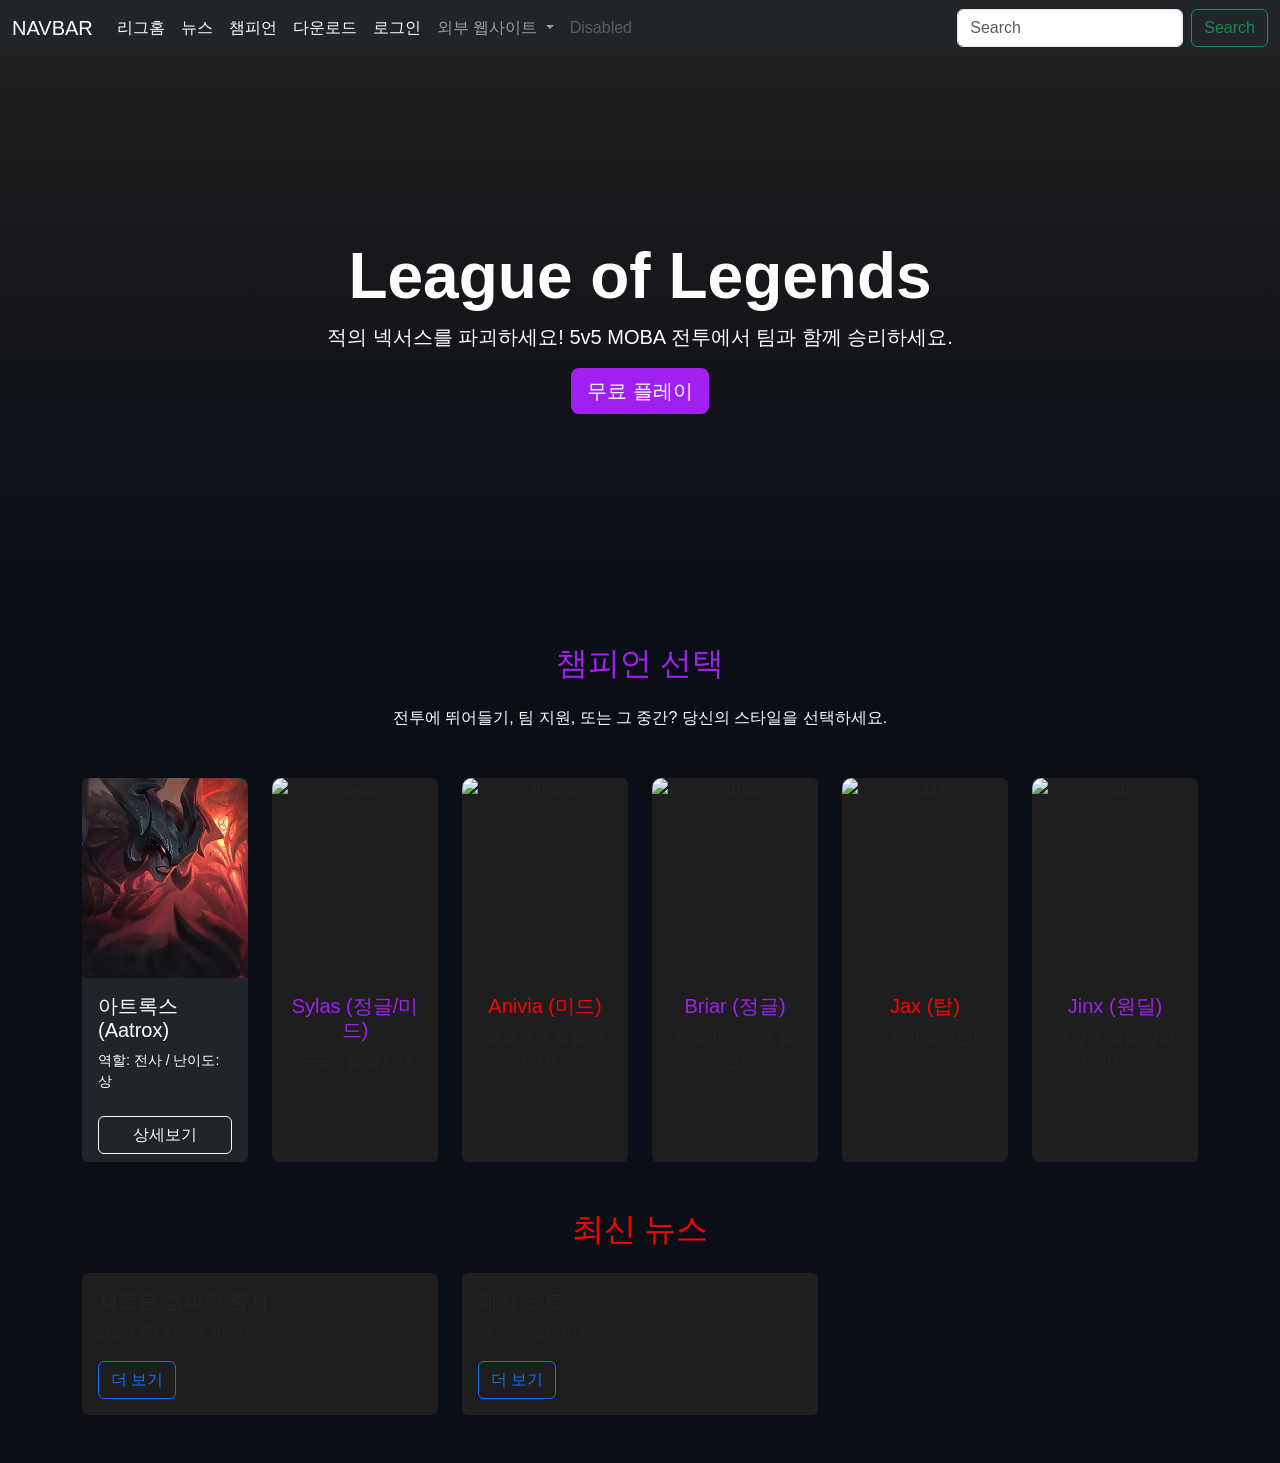
==== src/main/resources/META-INF/resources/index.html @ 7d4c478b "4주차 수업 완료" ====
<!DOCTYPE html>
<html lang="ko">

<head>
    <meta charset="UTF-8">
    <meta name="viewport" content="width=device-width, initial-scale=1.0">
    <title>League of Legends - 메인 페이지</title>
    <!-- Bootstrap 5 CDN -->
    <link href="https://cdn.jsdelivr.net/npm/bootstrap@5.3.0/dist/css/bootstrap.min.css" rel="stylesheet">
    <script src="https://cdn.jsdelivr.net/npm/bootstrap@5.3.0/dist/js/bootstrap.bundle.min.js"></script>
    <!-- 커스텀 스타일 (LOL 테마 + 챔피언 호버 효과) -->
    <style>
        body {
            background-color: #0a0e17;
            color: #fff;
            font-family: 'Arial', sans-serif;
        }

        .navbar {
            background-color: #000;
        }

        .hero {
            background: linear-gradient(to bottom, #1e1e1e, #0a0e17);
            min-height: 60vh;
        }

        .accent-purple {
            color: #a020f0;
        }

        .accent-red {
            color: #ff0000;
        }

        .card {
            background-color: #1e1e1e;
            border: none;
            transition: transform 0.3s, box-shadow 0.3s;
        }

        .card:hover {
            transform: scale(1.05);
            box-shadow: 0 10px 20px rgba(160, 32, 240, 0.5);
        }

        .card-img-top {
            height: 200px;
            object-fit: cover;
            border-radius: 10px 10px 0 0;
        }

        .btn-primary {
            background-color: #a020f0;
            border: none;
        }

        .btn-primary:hover {
            background-color: #800080;
        }
    </style>
</head>

<body>

    <!-- 헤더 (Navbar) -->
    <!-- <nav class="navbar navbar-expand-lg navbar-dark">
        <div class="container-fluid">
            <a class="navbar-brand" href="#">리그 오브 레전드</a>
            <button class="navbar-toggler" type="button" data-bs-toggle="collapse" data-bs-target="#navbarNav"
                aria-controls="navbarNav" aria-expanded="false" aria-label="Toggle navigation">
                <span class="navbar-toggler-icon"></span>
            </button>
            <div class="collapse navbar-collapse" id="navbarNav">
                <ul class="navbar-nav ms-auto">
                    <li class="nav-item"><a class="nav-link" href="#">뉴스</a></li>
                    <li class="nav-item"><a class="nav-link" href="#">챔피언</a></li>
                    <li class="nav-item"><a class="nav-link" href="#">다운로드</a></li>
                    <li class="nav-item"><a class="nav-link" href="#">로그인</a></li>
                    <li class="nav-item"><a class="nav-link" href="https://www.leagueoflegends.com/ko-kr/"
                            target="_blank">외부 사이트</a>
                    </li>
                </ul>
            </div>
        </div>
    </nav> -->

    <nav class="navbar navbar-expand-lg navbar-dark bg-dark">
        <div class="container-fluid">
            <a class="navbar-brand" href="#">NAVBAR</a>
            <button class="navbar-toggler" type="button" data-bs-toggle="collapse"
                data-bs-target="#navbarSupportedContent" aria-controls="navbarSupportedContent" aria-expanded="false"
                aria-label="Toggle navigation">
                <span class="navbar-toggler-icon"></span>
            </button>
            <div class="collapse navbar-collapse" id="navbarSupportedContent">
                <ul class="navbar-nav me-auto mb-2 mb-lg-0">
                    <li class="nav-item">
                        <a class="nav-link active" aria-current="page" href="#">리그홈</a>
                    </li>
                    <li class="nav-item">
                        <a class="nav-link active" aria-current="page" href="#">뉴스</a>
                    </li>
                    <li class="nav-item">
                        <a class="nav-link active" aria-current="page" href="#">챔피언</a>
                    </li>
                    <li class="nav-item">
                        <a class="nav-link active" aria-current="page" href="#">다운로드</a>
                    </li>
                    <li class="nav-item">
                        <a class="nav-link active" aria-current="page" href="#">로그인</a>
                    </li>
                    <li class="nav-item dropdown">
                        <a class="nav-link dropdown-toggle" href="#" id="navbarDropdown" role="button"
                            data-bs-toggle="dropdown" aria-expanded="false">
                            외부 웹사이트
                        </a>
                        <ul class="dropdown-menu" aria-labelledby="navbarDropdown">
                            <li><a class="dropdown-item" href="https://www.leagueoflegends.com/ko-kr/">롤 공식 홈</a></li>
                            <li><a class="dropdown-item" href="https://op.gg/ko">롤 전적</a></li>
                            <li>
                                <hr class="dropdown-divider">
                            </li>
                            <li><a class="dropdown-item" href="#">관련 유튜브</a></li>
                        </ul>
                    </li>
                    <li class="nav-item">
                        <a class="nav-link disabled" href="#" tabindex="-1" aria-disabled="true">Disabled</a>
                    </li>
                </ul>
                <form class="d-flex">
                    <input class="form-control me-2" type="search" placeholder="Search" aria-label="Search">
                    <button class="btn btn-outline-success" type="submit">Search</button>
                </form>
            </div>
        </div>
    </nav>




    <!-- 히어로 배너 (Hero Banner) -->
    <section class="hero d-flex align-items-center justify-content-center text-center py-5">
        <div class="container">
            <h1 class="display-3 fw-bold">League of Legends</h1>
            <p class="lead">적의 넥서스를 파괴하세요! 5v5 MOBA 전투에서 팀과 함께 승리하세요.</p>
            <a href="#" class="btn btn-primary btn-lg">무료 플레이</a>
        </div>
    </section>

    <!-- 챔피언 선택 섹션 (작은 썸네일 PNG로 업데이트!) -->
    <section class="container my-5">
        <h2 class="text-center mb-4 accent-purple">챔피언 선택</h2>
        <p class="text-center mb-5">전투에 뛰어들기, 팀 지원, 또는 그 중간? 당신의 스타일을 선택하세요.</p>
        <!-- <div class="row row-cols-auto g-4"> -->
        <div class="row g-4">
            <!-- Aatrox -->
            <!-- <div class="col-md-6 col-lg-4 col-xl-2">
                <div class="card text-center h-100">
                    <img src="images/Aatrox.webp" class="card-img-top" alt="Aatrox" loading="lazy">
                    <div class="card-body">
                        <h5 class="card-title accent-red">Aatrox (탑)</h5>
                        <p class="card-text">어둠의 검으로 적을 베세요.</p>
                    </div>
                </div>
            </div> -->
            <div class="col">
                <div class="card bg-dark text-white border-secondary h-100">
                    <img src="images/Aatrox.webp" class="card-img-top" alt="아트록스">
                    <div class="card-body">
                        <h5 class="card-title">아트록스 (Aatrox)</h5>
                        <p class="card-text small">역할: 전사 / 난이도: 상</p>
                    </div>
                    <div class="card-footer bg-transparent border-0">
                        <button class="btn btn-outline-light w-100" data-bs-toggle="modal" data-bs-target="#modalAatrox"
                            data-champ="Aatrox">
                            상세보기
                        </button>
                    </div>
                </div>
            </div>

            <!--모달(iframe으로Aatrox.html 불러오기) -->
            <div class="modal fade" id="modalAatrox" tabindex="-1" aria-labelledby="modalAatroxLabel"
                aria-hidden="true">
                <div class="modal-dialog modal-xl modal-dialog-centered modal-dialog-scrollable">
                    <div class="modal-content bg-dark text-white border-secondary">
                        <!--헤더-->
                        <div class="modal-header border-secondary">
                            <h5 class="modal-title" id="modalAatroxLabel">아트록스(Aatrox) 상세정보</h5>
                            <button type="button" class="btn-close btn-close-white" data-bs-dismiss="modal"
                                aria-label="Close"></button>
                        </div>

                        <!--바디: iframe으로내용채움-->
                        <div class="modal-body p-0" style="height: 65vh; background: #0a0e17;">
                            <iframe src=“modals/Aatrox.html" frameborder="0"
                                style="width: 100%; height: 100%; border: none;" allowfullscreen>
                            </iframe>
                        </div>
                        <!--푸터-->
                        <div class="modal-footer border-secondary">
                            <button type="button" class="btn btn-outline-light" data-bs-dismiss="modal">닫기</button>
                        </div>
                    </div>
                </div>
            </div>


            <!-- Sylas -->
            <div class="col-md-6 col-lg-4 col-xl-2">
                <div class="card text-center h-100">
                    <img src="https://ddragon.leagueoflegends.com/cdn/15.24.1/img/champion/Sylas.png"
                        class="card-img-top" alt="Sylas" loading="lazy">
                    <div class="card-body">
                        <h5 class="card-title accent-purple">Sylas (정글/미드)</h5>
                        <p class="card-text">궁극기를 훔치세요!</p>
                    </div>
                </div>
            </div>
            <!-- Anivia -->
            <div class="col-md-6 col-lg-4 col-xl-2">
                <div class="card text-center h-100">
                    <img src="https://ddragon.leagueoflegends.com/cdn/15.24.1/img/champion/Anivia.png"
                        class="card-img-top" alt="Anivia" loading="lazy">
                    <div class="card-body">
                        <h5 class="card-title accent-red">Anivia (미드)</h5>
                        <p class="card-text">얼음으로 적을 봉인하세요.</p>
                    </div>
                </div>
            </div>
            <!-- Briar -->
            <div class="col-md-6 col-lg-4 col-xl-2">
                <div class="card text-center h-100">
                    <img src="https://ddragon.leagueoflegends.com/cdn/15.24.1/img/champion/Briar.png"
                        class="card-img-top" alt="Briar" loading="lazy">
                    <div class="card-body">
                        <h5 class="card-title accent-purple">Briar (정글)</h5>
                        <p class="card-text">광폭한 힘으로 돌진!</p>
                    </div>
                </div>
            </div>
            <!-- Jax -->
            <div class="col-md-6 col-lg-4 col-xl-2">
                <div class="card text-center h-100">
                    <img src="https://ddragon.leagueoflegends.com/cdn/15.24.1/img/champion/Jax.png" class="card-img-top"
                        alt="Jax" loading="lazy">
                    <div class="card-body">
                        <h5 class="card-title accent-red">Jax (탑)</h5>
                        <p class="card-text">대장간의 주인!</p>
                    </div>
                </div>
            </div>
            <!-- Jinx -->
            <div class="col-md-6 col-lg-4 col-xl-2">
                <div class="card text-center h-100">
                    <img src="https://ddragon.leagueoflegends.com/cdn/15.24.1/img/champion/Jinx.png"
                        class="card-img-top" alt="Jinx" loading="lazy">
                    <div class="card-body">
                        <h5 class="card-title accent-purple">Jinx (원딜)</h5>
                        <p class="card-text">폭발로 적을 날려버리세요.</p>
                    </div>
                </div>
            </div>
        </div>
    </section>

    <!-- 뉴스 섹션 (기존 유지) -->
    <section class="container my-5">
        <h2 class="text-center mb-4 accent-red">최신 뉴스</h2>
        <div class="row g-4">
            <div class="col-md-6 col-lg-4">
                <div class="card">
                    <div class="card-body">
                        <h5 class="card-title">새로운 챔피언 출시</h5>
                        <p class="card-text">2026 루나 레벨 이벤트!</p>
                        <a href="#" class="btn btn-outline-primary">더 보기</a>
                    </div>
                </div>
            </div>
            <div class="col-md-6 col-lg-4">
                <div class="card">
                    <div class="card-body">
                        <h5 class="card-title">패치 노트</h5>
                        <p class="card-text">밸런스 업데이트.</p>
                        <a href="#" class="btn btn-outline-primary">더 보기</a>
                    </div>
                </div>
            </div>
        </div>
    </section>

</body>

</html>
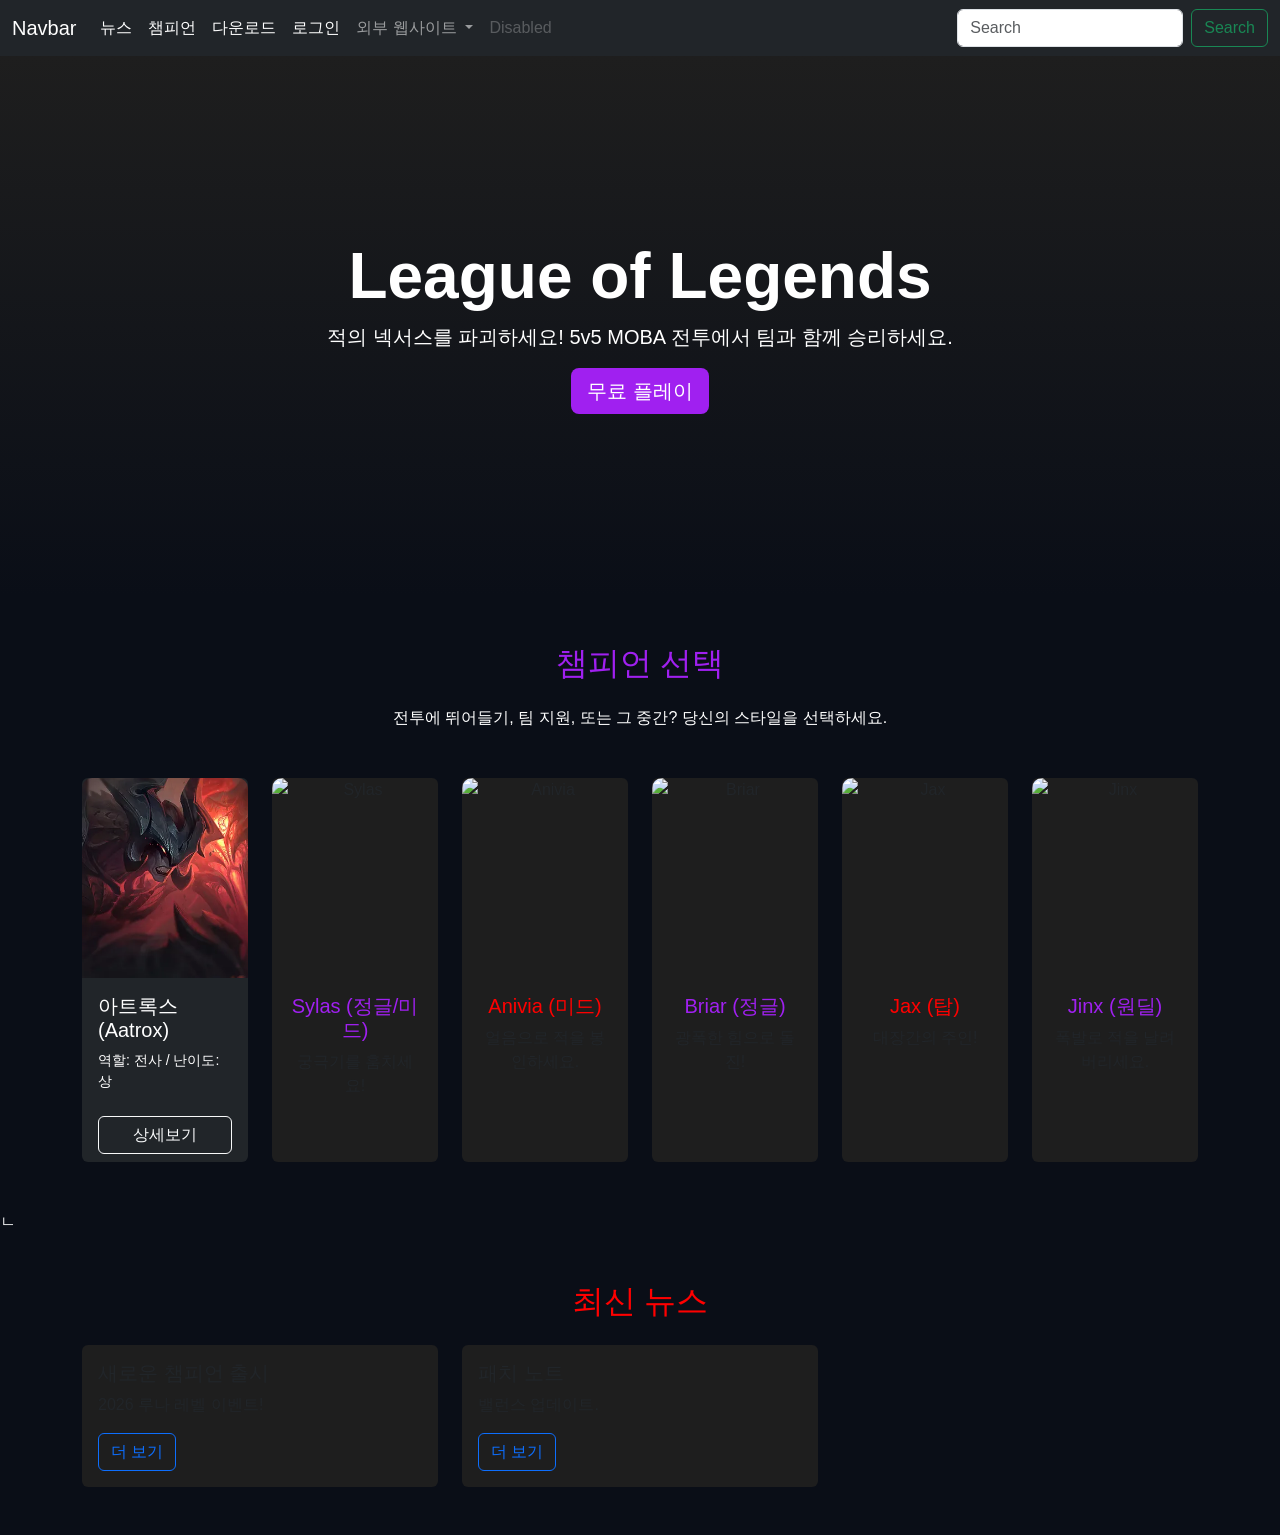
==== commit e859c70e: "5주차 수업 완료" ====
--- a/src/main/resources/META-INF/resources/index.html
+++ b/src/main/resources/META-INF/resources/index.html
@@ -87,7 +87,7 @@
 
     <nav class="navbar navbar-expand-lg navbar-dark bg-dark">
         <div class="container-fluid">
-            <a class="navbar-brand" href="#">NAVBAR</a>
+            <a class="navbar-brand" href="#">Navbar</a>
             <button class="navbar-toggler" type="button" data-bs-toggle="collapse"
                 data-bs-target="#navbarSupportedContent" aria-controls="navbarSupportedContent" aria-expanded="false"
                 aria-label="Toggle navigation">
@@ -96,16 +96,13 @@
             <div class="collapse navbar-collapse" id="navbarSupportedContent">
                 <ul class="navbar-nav me-auto mb-2 mb-lg-0">
                     <li class="nav-item">
-                        <a class="nav-link active" aria-current="page" href="#">리그홈</a>
-                    </li>
-                    <li class="nav-item">
                         <a class="nav-link active" aria-current="page" href="#">뉴스</a>
                     </li>
                     <li class="nav-item">
                         <a class="nav-link active" aria-current="page" href="#">챔피언</a>
                     </li>
                     <li class="nav-item">
-                        <a class="nav-link active" aria-current="page" href="#">다운로드</a>
+                        <a class="nav-link active" aria-current="page" href="main_page_sub/download.html">다운로드</a>
                     </li>
                     <li class="nav-item">
                         <a class="nav-link active" aria-current="page" href="#">로그인</a>
@@ -194,7 +191,7 @@
 
                         <!--바디: iframe으로내용채움-->
                         <div class="modal-body p-0" style="height: 65vh; background: #0a0e17;">
-                            <iframe src=“modals/Aatrox.html" frameborder="0"
+                            <iframe src="modals/Aatrox.html" frameborder="0"
                                 style="width: 100%; height: 100%; border: none;" allowfullscreen>
                             </iframe>
                         </div>
@@ -263,7 +260,7 @@
                 </div>
             </div>
         </div>
-    </section>
+    </section>ㄴ
 
     <!-- 뉴스 섹션 (기존 유지) -->
     <section class="container my-5">
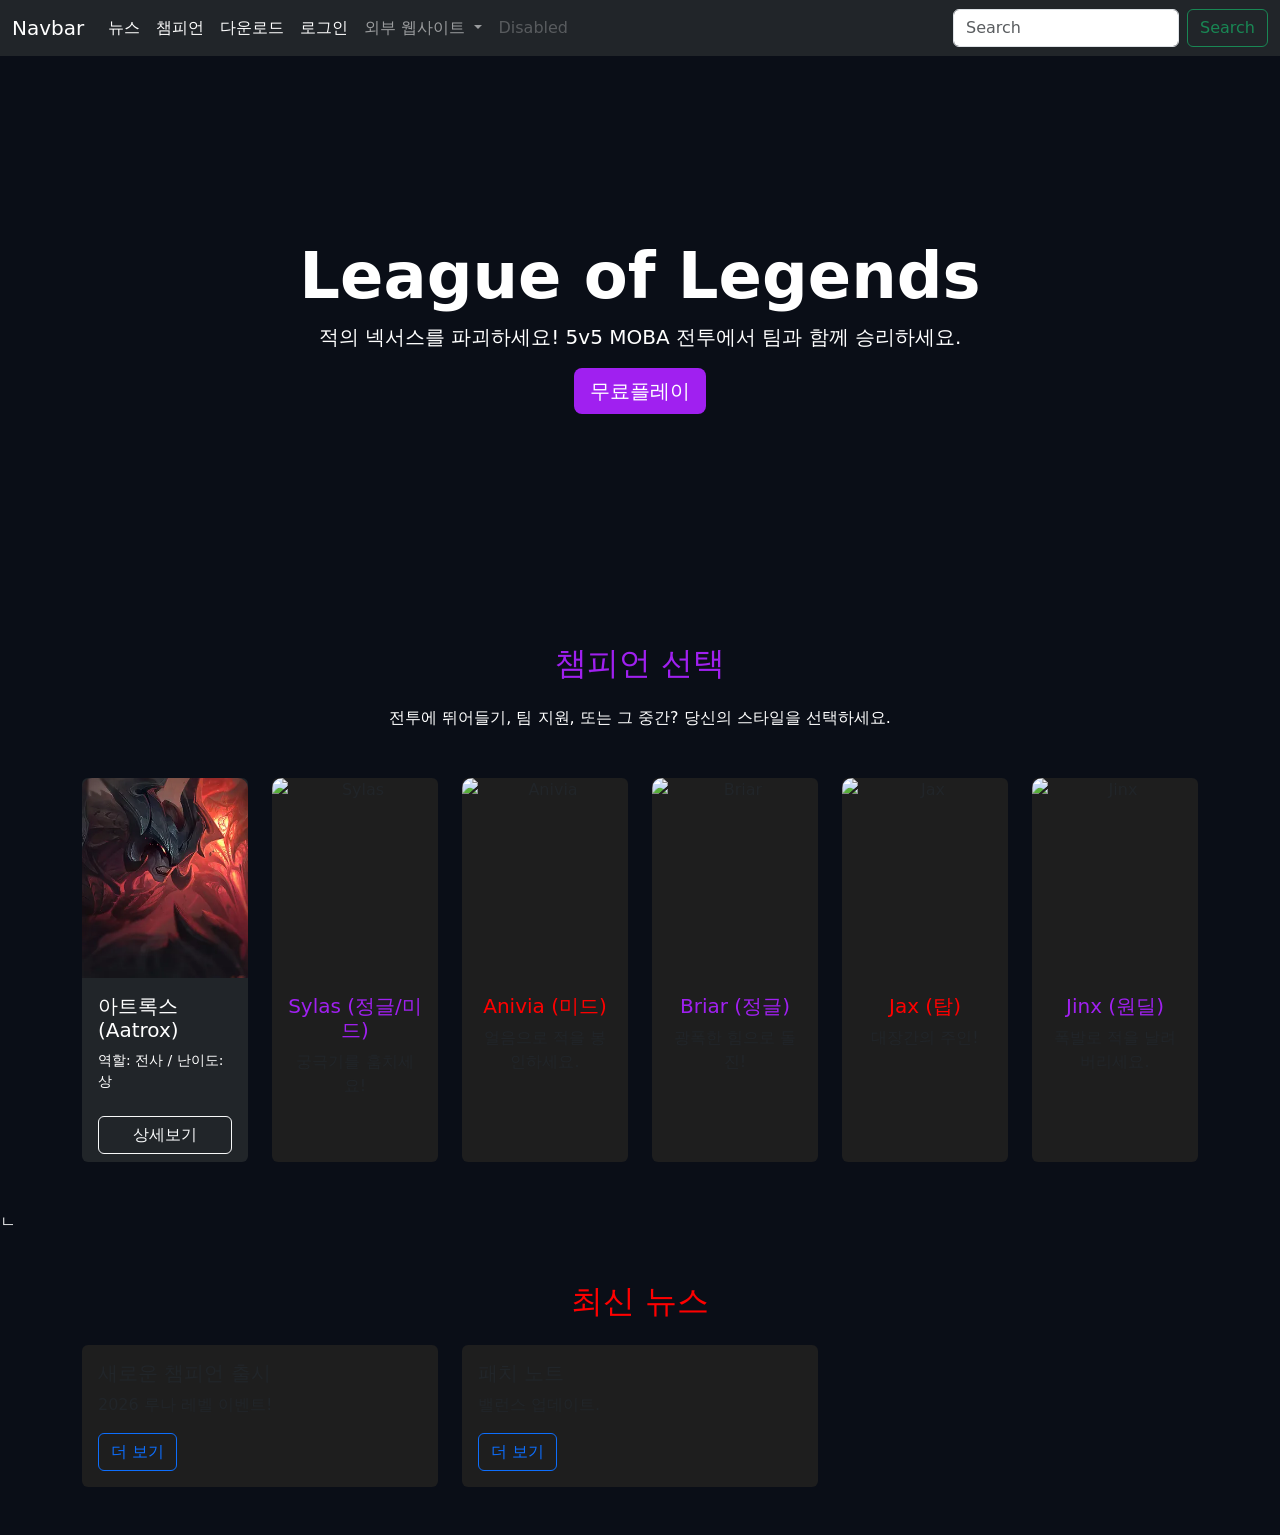
==== commit 8046cb90: "6주차 수업 완료" ====
--- a/src/main/resources/META-INF/resources/index.html
+++ b/src/main/resources/META-INF/resources/index.html
@@ -8,12 +8,24 @@
     <!-- Bootstrap 5 CDN -->
     <link href="https://cdn.jsdelivr.net/npm/bootstrap@5.3.0/dist/css/bootstrap.min.css" rel="stylesheet">
     <script src="https://cdn.jsdelivr.net/npm/bootstrap@5.3.0/dist/js/bootstrap.bundle.min.js"></script>
+
+    <script src="js/test.js"></script>
+
+    <!-- <script src="js/bootstrap.bundle.min.js"></script> -->
+
+    <!-- <script>
+        window.onload = function () {
+            alert("메인 페이지 로딩 완료");
+        }
+    </script> -->
+
+
     <!-- 커스텀 스타일 (LOL 테마 + 챔피언 호버 효과) -->
     <style>
         body {
             background-color: #0a0e17;
             color: #fff;
-            font-family: 'Arial', sans-serif;
+            font-family: 'Arial', sans - serif;
         }
 
         .navbar {
@@ -21,7 +33,7 @@
         }
 
         .hero {
-            background: linear-gradient(to bottom, #1e1e1e, #0a0e17);
+            background: linear - gradient(to bottom, #1e1e1e, #0a0e17);
             min-height: 60vh;
         }
 
@@ -36,7 +48,7 @@
         .card {
             background-color: #1e1e1e;
             border: none;
-            transition: transform 0.3s, box-shadow 0.3s;
+            transition: transform 0.3s, box - shadow 0.3s;
         }
 
         .card:hover {
@@ -62,29 +74,6 @@
 </head>
 
 <body>
-
-    <!-- 헤더 (Navbar) -->
-    <!-- <nav class="navbar navbar-expand-lg navbar-dark">
-        <div class="container-fluid">
-            <a class="navbar-brand" href="#">리그 오브 레전드</a>
-            <button class="navbar-toggler" type="button" data-bs-toggle="collapse" data-bs-target="#navbarNav"
-                aria-controls="navbarNav" aria-expanded="false" aria-label="Toggle navigation">
-                <span class="navbar-toggler-icon"></span>
-            </button>
-            <div class="collapse navbar-collapse" id="navbarNav">
-                <ul class="navbar-nav ms-auto">
-                    <li class="nav-item"><a class="nav-link" href="#">뉴스</a></li>
-                    <li class="nav-item"><a class="nav-link" href="#">챔피언</a></li>
-                    <li class="nav-item"><a class="nav-link" href="#">다운로드</a></li>
-                    <li class="nav-item"><a class="nav-link" href="#">로그인</a></li>
-                    <li class="nav-item"><a class="nav-link" href="https://www.leagueoflegends.com/ko-kr/"
-                            target="_blank">외부 사이트</a>
-                    </li>
-                </ul>
-            </div>
-        </div>
-    </nav> -->
-
     <nav class="navbar navbar-expand-lg navbar-dark bg-dark">
         <div class="container-fluid">
             <a class="navbar-brand" href="#">Navbar</a>
@@ -118,15 +107,16 @@
                             <li>
                                 <hr class="dropdown-divider">
                             </li>
-                            <li><a class="dropdown-item" href="#">관련 유튜브</a></li>
+                            <li><a class="dropdown-item" href="#">유튜브</a></li>
                         </ul>
                     </li>
                     <li class="nav-item">
                         <a class="nav-link disabled" href="#" tabindex="-1" aria-disabled="true">Disabled</a>
                     </li>
                 </ul>
-                <form class="d-flex">
-                    <input class="form-control me-2" type="search" placeholder="Search" aria-label="Search">
+                <form class="d-flex" id="searchForm">
+                    <input class="form-control me-2" type="search" placeholder="Search" aria-label="Search"
+                        id="searchInput">
                     <button class="btn btn-outline-success" type="submit">Search</button>
                 </form>
             </div>
@@ -141,7 +131,8 @@
         <div class="container">
             <h1 class="display-3 fw-bold">League of Legends</h1>
             <p class="lead">적의 넥서스를 파괴하세요! 5v5 MOBA 전투에서 팀과 함께 승리하세요.</p>
-            <a href="#" class="btn btn-primary btn-lg">무료 플레이</a>
+            <!-- 인라인 방식 -->
+            <a href="#" class="btn btn-primary btn-lg" onclick="alert('즐거운 플레이되세요')">무료플레이</a>
         </div>
     </section>
 
@@ -151,16 +142,6 @@
         <p class="text-center mb-5">전투에 뛰어들기, 팀 지원, 또는 그 중간? 당신의 스타일을 선택하세요.</p>
         <!-- <div class="row row-cols-auto g-4"> -->
         <div class="row g-4">
-            <!-- Aatrox -->
-            <!-- <div class="col-md-6 col-lg-4 col-xl-2">
-                <div class="card text-center h-100">
-                    <img src="images/Aatrox.webp" class="card-img-top" alt="Aatrox" loading="lazy">
-                    <div class="card-body">
-                        <h5 class="card-title accent-red">Aatrox (탑)</h5>
-                        <p class="card-text">어둠의 검으로 적을 베세요.</p>
-                    </div>
-                </div>
-            </div> -->
             <div class="col">
                 <div class="card bg-dark text-white border-secondary h-100">
                     <img src="images/Aatrox.webp" class="card-img-top" alt="아트록스">
@@ -286,7 +267,7 @@
             </div>
         </div>
     </section>
-
+    <script src="js/search.js"></script> <!-- 최하단에 배치 -->
 </body>
 
 </html>
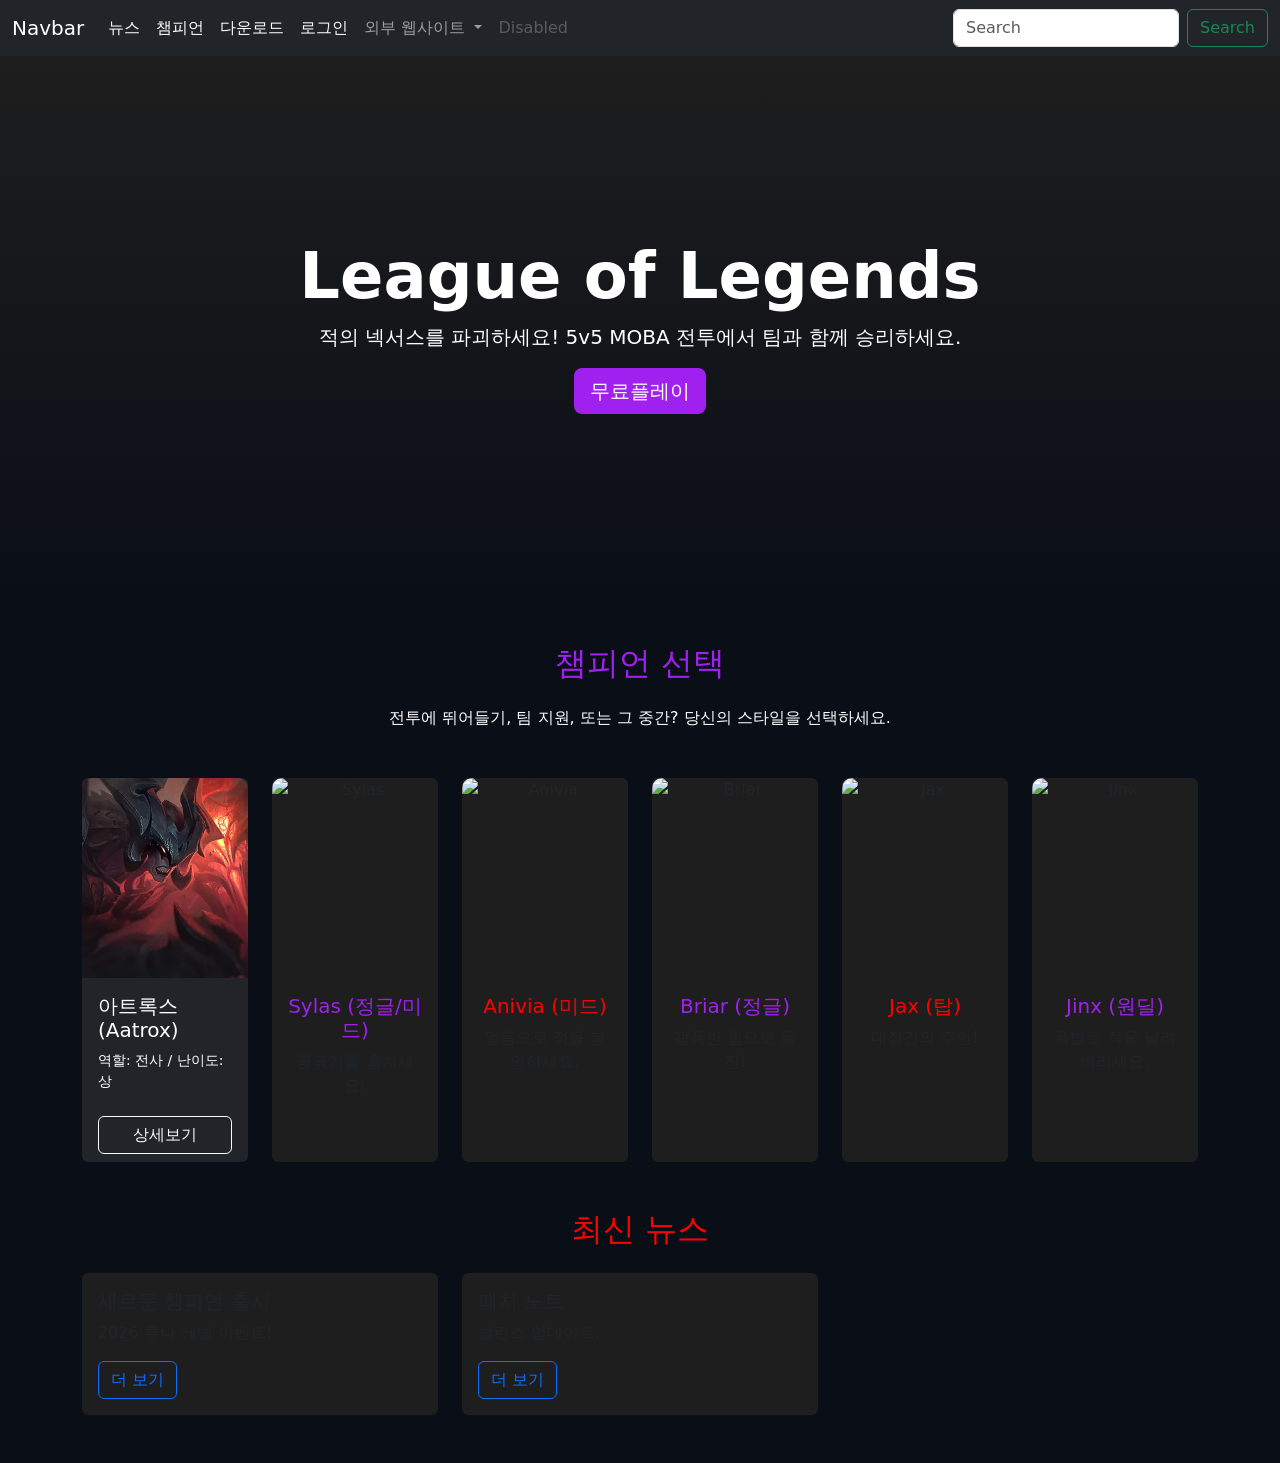
==== commit 5904bd90: "7주차 수업 완료" ====
--- a/src/main/resources/META-INF/resources/index.html
+++ b/src/main/resources/META-INF/resources/index.html
@@ -7,8 +7,9 @@
     <title>League of Legends - 메인 페이지</title>
     <!-- Bootstrap 5 CDN -->
     <link href="https://cdn.jsdelivr.net/npm/bootstrap@5.3.0/dist/css/bootstrap.min.css" rel="stylesheet">
+    <link rel="stylesheet" href="css/main.css">
+
     <script src="https://cdn.jsdelivr.net/npm/bootstrap@5.3.0/dist/js/bootstrap.bundle.min.js"></script>
-
     <script src="js/test.js"></script>
 
     <!-- <script src="js/bootstrap.bundle.min.js"></script> -->
@@ -18,59 +19,6 @@
             alert("메인 페이지 로딩 완료");
         }
     </script> -->
-
-
-    <!-- 커스텀 스타일 (LOL 테마 + 챔피언 호버 효과) -->
-    <style>
-        body {
-            background-color: #0a0e17;
-            color: #fff;
-            font-family: 'Arial', sans - serif;
-        }
-
-        .navbar {
-            background-color: #000;
-        }
-
-        .hero {
-            background: linear - gradient(to bottom, #1e1e1e, #0a0e17);
-            min-height: 60vh;
-        }
-
-        .accent-purple {
-            color: #a020f0;
-        }
-
-        .accent-red {
-            color: #ff0000;
-        }
-
-        .card {
-            background-color: #1e1e1e;
-            border: none;
-            transition: transform 0.3s, box - shadow 0.3s;
-        }
-
-        .card:hover {
-            transform: scale(1.05);
-            box-shadow: 0 10px 20px rgba(160, 32, 240, 0.5);
-        }
-
-        .card-img-top {
-            height: 200px;
-            object-fit: cover;
-            border-radius: 10px 10px 0 0;
-        }
-
-        .btn-primary {
-            background-color: #a020f0;
-            border: none;
-        }
-
-        .btn-primary:hover {
-            background-color: #800080;
-        }
-    </style>
 </head>
 
 <body>
@@ -241,7 +189,7 @@
                 </div>
             </div>
         </div>
-    </section>ㄴ
+    </section>
 
     <!-- 뉴스 섹션 (기존 유지) -->
     <section class="container my-5">
@@ -267,7 +215,50 @@
             </div>
         </div>
     </section>
-    <script src="js/search.js"></script> <!-- 최하단에 배치 -->
+
+
+    <!--===== 검색결과섹션(기본숨김) ===== -->
+    <section id="searchResults">
+        <!--키워드헤더-->
+        <div class="search-keyword-header">
+            <h1 id="searchKeywordDisplay"></h1>
+        </div>
+        <!--본문: 사이드바+ 콘텐츠-->
+        <div class="search-body">
+            <div class="container-fluid px-0">
+                <div class="row g-0">
+                    <!--왼쪽카테고리사이드바-->
+                    <div class="col-md-3 col-lg-2 search-sidebar bg-white py-4">
+                        <div class="px-3 mb-3"
+                            style="font-size:0.8rem; color:#999; text-transform:uppercase; letter-spacing:0.1em;">카테고리
+                        </div>
+                        <div class="search-category-item active" onclick="switchCategory('champion', this)">
+                            챔피언<span class="count" id="champCount">(0)</span>
+                        </div>
+                        <div class="search-category-item" onclick="switchCategory('news', this)">
+                            뉴스<span class="count" id="newsCount">(0)</span>
+                        </div>
+                    </div>
+                    <!--오른쪽콘텐츠-->
+                    <div class="col-md-9 col-lg-10 search-content-area">
+                        <!--챔피언결과-->
+                        <div id="resultChampion">
+                            <h5 class="mb-4" style="color:#333;">챔피언</h5>
+                            <div id="championResultList"></div>
+                        </div>
+                        <!--뉴스결과-->
+                        <div id="resultNews" style="display:none;">
+                            <h5 class="mb-4" style="color:#333;">뉴스</h5>
+                            <div id="newsResultList"></div>
+                        </div>
+                    </div>
+                </div>
+            </div>
+        </div>
+    </section>
+
+    <!-- 검색 javascript => 최하단에 배치! -->
+    <script src="js/search.js"></script>
 </body>
 
 </html>
--- a/src/main/resources/META-INF/resources/css/main.css
+++ b/src/main/resources/META-INF/resources/css/main.css
@@ -0,0 +1,194 @@
+── 기본 레이아웃 ──────────────────────────────────────────── body {
+    background-color: #0a0e17;
+    color: #fff;
+    font-family: 'Arial', sans-serif;
+}
+
+.navbar {
+    background-color: #000;
+}
+
+.hero {
+    background: linear-gradient(to bottom, #1e1e1e, #0a0e17);
+    min-height: 60vh;
+}
+
+/* ── 강조 색상 ──────────────────────────────────────────────── */
+.accent-purple {
+    color: #a020f0;
+}
+
+.accent-red {
+    color: #ff0000;
+}
+
+/* ── 카드 ────────────────────────────────────────────────────── */
+.card {
+    background-color: #1e1e1e;
+    border: none;
+    transition: transform 0.3s, box-shadow 0.3s;
+}
+
+.card:hover {
+    transform: scale(1.05);
+    box-shadow: 0 10px 20px rgba(160, 32, 240, 0.5);
+}
+
+.card-img-top {
+    height: 200px;
+    object-fit: cover;
+    border-radius: 10px 10px 0 0;
+}
+
+/* ── 버튼 ────────────────────────────────────────────────────── */
+.btn-primary {
+    background-color: #a020f0;
+    border: none;
+}
+
+.btn-primary:hover {
+    background-color: #800080;
+}
+
+/* ── 검색 결과 페이지 ────────────────────────────────────────── */
+#searchResults {
+    display: none;
+}
+
+.search-keyword-header {
+    background: #0a0a0a;
+    background-image: radial-gradient(ellipse at center, #1a1a1a 0%, #000 70%);
+    min-height: 180px;
+    display: flex;
+    align-items: center;
+    justify-content: center;
+    border-bottom: 2px solid #c8a96e;
+}
+
+.search-keyword-header h1 {
+    font-size: 2.8rem;
+    font-weight: 700;
+    color: #fff;
+    letter-spacing: 0.05em;
+}
+
+.search-body {
+    background-color: #f0ede8;
+    min-height: 500px;
+}
+
+.search-sidebar {
+    border-right: 1px solid #ddd;
+}
+
+.search-category-item {
+    padding: 14px 20px;
+    cursor: pointer;
+    color: #333;
+    font-size: 0.95rem;
+    border-left: 3px solid transparent;
+    transition: all 0.2s;
+}
+
+.search-category-item:hover {
+    background: #e0dcd5;
+}
+
+.search-category-item.active {
+    border-left: 3px solid #c8253a;
+    font-weight: 700;
+    color: #c8253a;
+    background: #e8e4df;
+}
+
+.search-category-item .count {
+    color: #999;
+    font-size: 0.85rem;
+    margin-left: 6px;
+}
+
+.search-content-area {
+    padding: 30px;
+}
+
+.search-result-card {
+    background: #fff;
+    border: none;
+    border-radius: 6px;
+    margin-bottom: 16px;
+    transition: box-shadow 0.2s;
+}
+
+.search-result-card:hover {
+    box-shadow: 0 4px 15px rgba(0, 0, 0, 0.15);
+}
+
+.search-result-card img {
+    width: 110px;
+    height: 80px;
+    object-fit: cover;
+    border-radius: 6px 0 0 6px;
+}
+
+.no-result {
+    text-align: center;
+    padding: 80px 20px;
+    color: #666;
+}
+
+.no-result h4 {
+    color: #333;
+}
+
+
+
+
+/* < !-- 커스텀 스타일 (LOL 테마 + 챔피언 호버 효과) --> */
+body {
+    background-color: #0a0e17;
+    color: #fff;
+    font-family: 'Arial', sans - serif;
+}
+
+.navbar {
+    background-color: #000;
+}
+
+.hero {
+    background: linear - gradient(to bottom, #1e1e1e, #0a0e17);
+    min-height: 60vh;
+}
+
+.accent-purple {
+    color: #a020f0;
+}
+
+.accent-red {
+    color: #ff0000;
+}
+
+.card {
+    background-color: #1e1e1e;
+    border: none;
+    transition: transform 0.3s, box - shadow 0.3s;
+}
+
+.card:hover {
+    transform: scale(1.05);
+    box-shadow: 0 10px 20px rgba(160, 32, 240, 0.5);
+}
+
+.card-img-top {
+    height: 200px;
+    object-fit: cover;
+    border-radius: 10px 10px 0 0;
+}
+
+.btn-primary {
+    background-color: #a020f0;
+    border: none;
+}
+
+.btn-primary:hover {
+    background-color: #800080;
+}
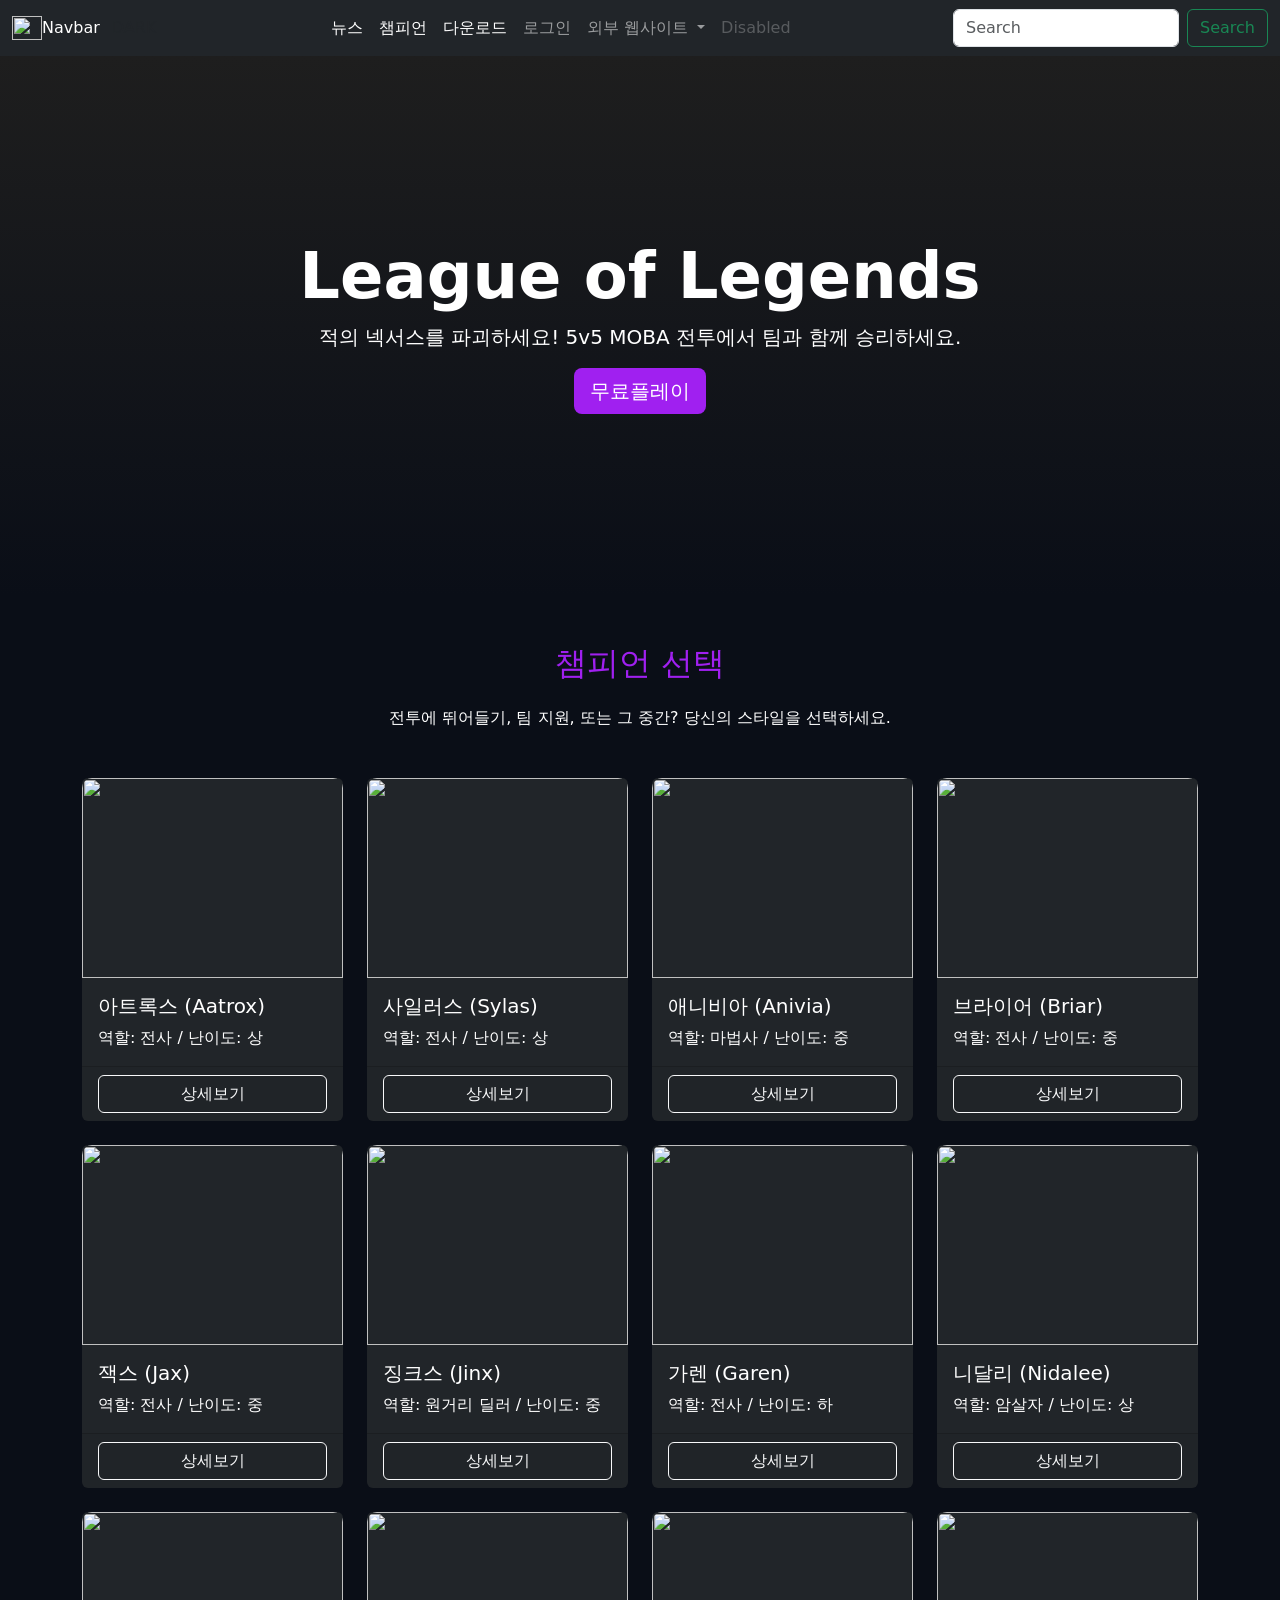
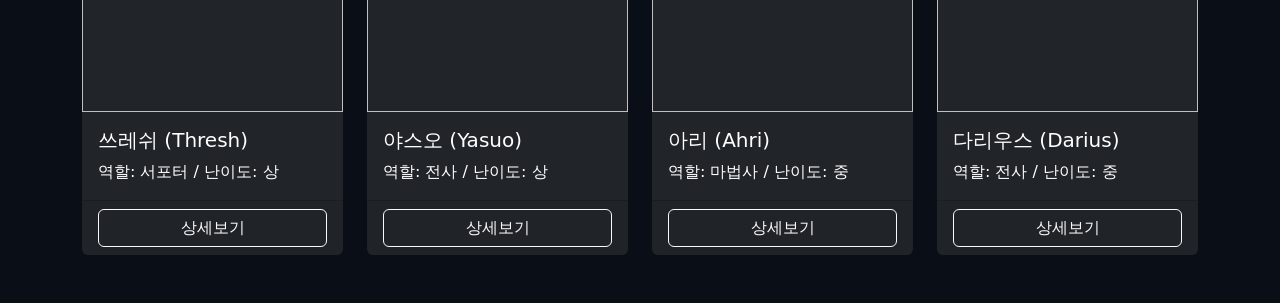
==== commit 1af09928: "과제 구현" ====
--- a/src/main/resources/META-INF/resources/index.html
+++ b/src/main/resources/META-INF/resources/index.html
@@ -10,28 +10,28 @@
     <link rel="stylesheet" href="css/main.css">
 
     <script src="https://cdn.jsdelivr.net/npm/bootstrap@5.3.0/dist/js/bootstrap.bundle.min.js"></script>
-    <script src="js/test.js"></script>
-
-    <!-- <script src="js/bootstrap.bundle.min.js"></script> -->
-
-    <!-- <script>
-        window.onload = function () {
-            alert("메인 페이지 로딩 완료");
-        }
-    </script> -->
+    <script src="js/toggle.js"></script>
 </head>
 
 <body>
     <nav class="navbar navbar-expand-lg navbar-dark bg-dark">
         <div class="container-fluid">
-            <a class="navbar-brand" href="#">Navbar</a>
+            <!-- <a class="navbar-brand d-flex align-items-center" href="#">
+                <img src="images/lol-logo.webp" alt="LOL Logo" style="height:32px; width:auto;">Navbar
+            </a> -->
+            <img src="images/lol-logo.webp" alt="" width="30" height="24">Navbar
+            <!-- [변경] "Navbar" 텍스트 → 다크/라이트 토글 버튼-->
+            <button class="btn border-0" id="themeToggleBtn" onclick="toggleTheme()">
+                DARK
+            </button>
+
             <button class="navbar-toggler" type="button" data-bs-toggle="collapse"
                 data-bs-target="#navbarSupportedContent" aria-controls="navbarSupportedContent" aria-expanded="false"
                 aria-label="Toggle navigation">
                 <span class="navbar-toggler-icon"></span>
             </button>
             <div class="collapse navbar-collapse" id="navbarSupportedContent">
-                <ul class="navbar-nav me-auto mb-2 mb-lg-0">
+                <ul class="navbar-nav mx-auto mb-2 mb-lg-0">
                     <li class="nav-item">
                         <a class="nav-link active" aria-current="page" href="#">뉴스</a>
                     </li>
@@ -42,7 +42,7 @@
                         <a class="nav-link active" aria-current="page" href="main_page_sub/download.html">다운로드</a>
                     </li>
                     <li class="nav-item">
-                        <a class="nav-link active" aria-current="page" href="#">로그인</a>
+                        <a class="nav-link" href="/login">로그인</a>
                     </li>
                     <li class="nav-item dropdown">
                         <a class="nav-link dropdown-toggle" href="#" id="navbarDropdown" role="button"
@@ -71,9 +71,6 @@
         </div>
     </nav>
 
-
-
-
     <!-- 히어로 배너 (Hero Banner) -->
     <section class="hero d-flex align-items-center justify-content-center text-center py-5">
         <div class="container">
@@ -88,133 +85,190 @@
     <section class="container my-5">
         <h2 class="text-center mb-4 accent-purple">챔피언 선택</h2>
         <p class="text-center mb-5">전투에 뛰어들기, 팀 지원, 또는 그 중간? 당신의 스타일을 선택하세요.</p>
-        <!-- <div class="row row-cols-auto g-4"> -->
+
         <div class="row g-4">
-            <div class="col">
-                <div class="card bg-dark text-white border-secondary h-100">
-                    <img src="images/Aatrox.webp" class="card-img-top" alt="아트록스">
+            <!-- Aatrox -->
+            <div class="col-12 col-sm-6 col-md-4 col-lg-3">
+                <div class="card h-100 bg-dark text-white">
+                    <img src="http://ddragon.leagueoflegends.com/cdn/15.24.1/img/champion/Aatrox.png"
+                        class="card-img-top">
                     <div class="card-body">
                         <h5 class="card-title">아트록스 (Aatrox)</h5>
-                        <p class="card-text small">역할: 전사 / 난이도: 상</p>
-                    </div>
-                    <div class="card-footer bg-transparent border-0">
-                        <button class="btn btn-outline-light w-100" data-bs-toggle="modal" data-bs-target="#modalAatrox"
-                            data-champ="Aatrox">
-                            상세보기
-                        </button>
-                    </div>
-                </div>
-            </div>
-
-            <!--모달(iframe으로Aatrox.html 불러오기) -->
-            <div class="modal fade" id="modalAatrox" tabindex="-1" aria-labelledby="modalAatroxLabel"
-                aria-hidden="true">
-                <div class="modal-dialog modal-xl modal-dialog-centered modal-dialog-scrollable">
-                    <div class="modal-content bg-dark text-white border-secondary">
-                        <!--헤더-->
-                        <div class="modal-header border-secondary">
-                            <h5 class="modal-title" id="modalAatroxLabel">아트록스(Aatrox) 상세정보</h5>
-                            <button type="button" class="btn-close btn-close-white" data-bs-dismiss="modal"
-                                aria-label="Close"></button>
-                        </div>
-
-                        <!--바디: iframe으로내용채움-->
-                        <div class="modal-body p-0" style="height: 65vh; background: #0a0e17;">
-                            <iframe src="modals/Aatrox.html" frameborder="0"
-                                style="width: 100%; height: 100%; border: none;" allowfullscreen>
-                            </iframe>
-                        </div>
-                        <!--푸터-->
-                        <div class="modal-footer border-secondary">
-                            <button type="button" class="btn btn-outline-light" data-bs-dismiss="modal">닫기</button>
-                        </div>
-                    </div>
-                </div>
-            </div>
-
+                        <p class="card-text">역할: 전사 / 난이도: 상</p>
+                    </div>
+                    <div class="card-footer">
+                        <button class="btn btn-outline-light w-100" onclick="openChampionModal('aatrox')">상세보기</button>
+                    </div>
+                </div>
+            </div>
 
             <!-- Sylas -->
-            <div class="col-md-6 col-lg-4 col-xl-2">
-                <div class="card text-center h-100">
-                    <img src="https://ddragon.leagueoflegends.com/cdn/15.24.1/img/champion/Sylas.png"
-                        class="card-img-top" alt="Sylas" loading="lazy">
-                    <div class="card-body">
-                        <h5 class="card-title accent-purple">Sylas (정글/미드)</h5>
-                        <p class="card-text">궁극기를 훔치세요!</p>
-                    </div>
-                </div>
-            </div>
+            <div class="col-12 col-sm-6 col-md-4 col-lg-3">
+                <div class="card h-100 bg-dark text-white">
+                    <img src="http://ddragon.leagueoflegends.com/cdn/15.24.1/img/champion/Sylas.png"
+                        class="card-img-top">
+                    <div class="card-body">
+                        <h5 class="card-title">사일러스 (Sylas)</h5>
+                        <p class="card-text">역할: 전사 / 난이도: 상</p>
+                    </div>
+                    <div class="card-footer">
+                        <button class="btn btn-outline-light w-100" onclick="openChampionModal('sylas')">상세보기</button>
+                    </div>
+                </div>
+            </div>
+
             <!-- Anivia -->
-            <div class="col-md-6 col-lg-4 col-xl-2">
-                <div class="card text-center h-100">
-                    <img src="https://ddragon.leagueoflegends.com/cdn/15.24.1/img/champion/Anivia.png"
-                        class="card-img-top" alt="Anivia" loading="lazy">
-                    <div class="card-body">
-                        <h5 class="card-title accent-red">Anivia (미드)</h5>
-                        <p class="card-text">얼음으로 적을 봉인하세요.</p>
-                    </div>
-                </div>
-            </div>
+            <div class="col-12 col-sm-6 col-md-4 col-lg-3">
+                <div class="card h-100 bg-dark text-white">
+                    <img src="http://ddragon.leagueoflegends.com/cdn/15.24.1/img/champion/Anivia.png"
+                        class="card-img-top">
+                    <div class="card-body">
+                        <h5 class="card-title">애니비아 (Anivia)</h5>
+                        <p class="card-text">역할: 마법사 / 난이도: 중</p>
+                    </div>
+                    <div class="card-footer">
+                        <button class="btn btn-outline-light w-100" onclick="openChampionModal('anivia')">상세보기</button>
+                    </div>
+                </div>
+            </div>
+
             <!-- Briar -->
-            <div class="col-md-6 col-lg-4 col-xl-2">
-                <div class="card text-center h-100">
-                    <img src="https://ddragon.leagueoflegends.com/cdn/15.24.1/img/champion/Briar.png"
-                        class="card-img-top" alt="Briar" loading="lazy">
-                    <div class="card-body">
-                        <h5 class="card-title accent-purple">Briar (정글)</h5>
-                        <p class="card-text">광폭한 힘으로 돌진!</p>
-                    </div>
-                </div>
-            </div>
+            <div class="col-12 col-sm-6 col-md-4 col-lg-3">
+                <div class="card h-100 bg-dark text-white">
+                    <img src="http://ddragon.leagueoflegends.com/cdn/15.24.1/img/champion/Briar.png"
+                        class="card-img-top">
+                    <div class="card-body">
+                        <h5 class="card-title">브라이어 (Briar)</h5>
+                        <p class="card-text">역할: 전사 / 난이도: 중</p>
+                    </div>
+                    <div class="card-footer">
+                        <button class="btn btn-outline-light w-100" onclick="openChampionModal('briar')">상세보기</button>
+                    </div>
+                </div>
+            </div>
+
             <!-- Jax -->
-            <div class="col-md-6 col-lg-4 col-xl-2">
-                <div class="card text-center h-100">
-                    <img src="https://ddragon.leagueoflegends.com/cdn/15.24.1/img/champion/Jax.png" class="card-img-top"
-                        alt="Jax" loading="lazy">
-                    <div class="card-body">
-                        <h5 class="card-title accent-red">Jax (탑)</h5>
-                        <p class="card-text">대장간의 주인!</p>
-                    </div>
-                </div>
-            </div>
+            <div class="col-12 col-sm-6 col-md-4 col-lg-3">
+                <div class="card h-100 bg-dark text-white">
+                    <img src="http://ddragon.leagueoflegends.com/cdn/15.24.1/img/champion/Jax.png" class="card-img-top">
+                    <div class="card-body">
+                        <h5 class="card-title">잭스 (Jax)</h5>
+                        <p class="card-text">역할: 전사 / 난이도: 중</p>
+                    </div>
+                    <div class="card-footer">
+                        <button class="btn btn-outline-light w-100" onclick="openChampionModal('jax')">상세보기</button>
+                    </div>
+                </div>
+            </div>
+
             <!-- Jinx -->
-            <div class="col-md-6 col-lg-4 col-xl-2">
-                <div class="card text-center h-100">
-                    <img src="https://ddragon.leagueoflegends.com/cdn/15.24.1/img/champion/Jinx.png"
-                        class="card-img-top" alt="Jinx" loading="lazy">
-                    <div class="card-body">
-                        <h5 class="card-title accent-purple">Jinx (원딜)</h5>
-                        <p class="card-text">폭발로 적을 날려버리세요.</p>
-                    </div>
-                </div>
-            </div>
+            <div class="col-12 col-sm-6 col-md-4 col-lg-3">
+                <div class="card h-100 bg-dark text-white">
+                    <img src="http://ddragon.leagueoflegends.com/cdn/15.24.1/img/champion/Jinx.png"
+                        class="card-img-top">
+                    <div class="card-body">
+                        <h5 class="card-title">징크스 (Jinx)</h5>
+                        <p class="card-text">역할: 원거리 딜러 / 난이도: 중</p>
+                    </div>
+                    <div class="card-footer">
+                        <button class="btn btn-outline-light w-100" onclick="openChampionModal('jinx')">상세보기</button>
+                    </div>
+                </div>
+            </div>
+
+            <!-- Garen -->
+            <div class="col-12 col-sm-6 col-md-4 col-lg-3">
+                <div class="card h-100 bg-dark text-white">
+                    <img src="http://ddragon.leagueoflegends.com/cdn/15.24.1/img/champion/Garen.png"
+                        class="card-img-top">
+                    <div class="card-body">
+                        <h5 class="card-title">가렌 (Garen)</h5>
+                        <p class="card-text">역할: 전사 / 난이도: 하</p>
+                    </div>
+                    <div class="card-footer">
+                        <button class="btn btn-outline-light w-100" onclick="openChampionModal('garen')">상세보기</button>
+                    </div>
+                </div>
+            </div>
+
+            <!-- Nidalee -->
+            <div class="col-12 col-sm-6 col-md-4 col-lg-3">
+                <div class="card h-100 bg-dark text-white">
+                    <img src="http://ddragon.leagueoflegends.com/cdn/15.24.1/img/champion/Nidalee.png"
+                        class="card-img-top">
+                    <div class="card-body">
+                        <h5 class="card-title">니달리 (Nidalee)</h5>
+                        <p class="card-text">역할: 암살자 / 난이도: 상</p>
+                    </div>
+                    <div class="card-footer">
+                        <button class="btn btn-outline-light w-100" onclick="openChampionModal('nidalee')">상세보기</button>
+                    </div>
+                </div>
+            </div>
+
+            <!-- Thresh -->
+            <div class="col-12 col-sm-6 col-md-4 col-lg-3">
+                <div class="card h-100 bg-dark text-white">
+                    <img src="http://ddragon.leagueoflegends.com/cdn/15.24.1/img/champion/Thresh.png"
+                        class="card-img-top">
+                    <div class="card-body">
+                        <h5 class="card-title">쓰레쉬 (Thresh)</h5>
+                        <p class="card-text">역할: 서포터 / 난이도: 상</p>
+                    </div>
+                    <div class="card-footer">
+                        <button class="btn btn-outline-light w-100" onclick="openChampionModal('thresh')">상세보기</button>
+                    </div>
+                </div>
+            </div>
+
+            <!-- Yasuo -->
+            <div class="col-12 col-sm-6 col-md-4 col-lg-3">
+                <div class="card h-100 bg-dark text-white">
+                    <img src="http://ddragon.leagueoflegends.com/cdn/15.24.1/img/champion/Yasuo.png"
+                        class="card-img-top">
+                    <div class="card-body">
+                        <h5 class="card-title">야스오 (Yasuo)</h5>
+                        <p class="card-text">역할: 전사 / 난이도: 상</p>
+                    </div>
+                    <div class="card-footer">
+                        <button class="btn btn-outline-light w-100" onclick="openChampionModal('yasuo')">상세보기</button>
+                    </div>
+                </div>
+            </div>
+
+            <!-- Ahri -->
+            <div class="col-12 col-sm-6 col-md-4 col-lg-3">
+                <div class="card h-100 bg-dark text-white">
+                    <img src="http://ddragon.leagueoflegends.com/cdn/15.24.1/img/champion/Ahri.png"
+                        class="card-img-top">
+                    <div class="card-body">
+                        <h5 class="card-title">아리 (Ahri)</h5>
+                        <p class="card-text">역할: 마법사 / 난이도: 중</p>
+                    </div>
+                    <div class="card-footer">
+                        <button class="btn btn-outline-light w-100" onclick="openChampionModal('ahri')">상세보기</button>
+                    </div>
+                </div>
+            </div>
+
+            <!-- Darius -->
+            <div class="col-12 col-sm-6 col-md-4 col-lg-3">
+                <div class="card h-100 bg-dark text-white">
+                    <img src="http://ddragon.leagueoflegends.com/cdn/15.24.1/img/champion/Darius.png"
+                        class="card-img-top">
+                    <div class="card-body">
+                        <h5 class="card-title">다리우스 (Darius)</h5>
+                        <p class="card-text">역할: 전사 / 난이도: 중</p>
+                    </div>
+                    <div class="card-footer">
+                        <button class="btn btn-outline-light w-100" onclick="openChampionModal('darius')">상세보기</button>
+                    </div>
+                </div>
+            </div>
+
         </div>
     </section>
 
-    <!-- 뉴스 섹션 (기존 유지) -->
-    <section class="container my-5">
-        <h2 class="text-center mb-4 accent-red">최신 뉴스</h2>
-        <div class="row g-4">
-            <div class="col-md-6 col-lg-4">
-                <div class="card">
-                    <div class="card-body">
-                        <h5 class="card-title">새로운 챔피언 출시</h5>
-                        <p class="card-text">2026 루나 레벨 이벤트!</p>
-                        <a href="#" class="btn btn-outline-primary">더 보기</a>
-                    </div>
-                </div>
-            </div>
-            <div class="col-md-6 col-lg-4">
-                <div class="card">
-                    <div class="card-body">
-                        <h5 class="card-title">패치 노트</h5>
-                        <p class="card-text">밸런스 업데이트.</p>
-                        <a href="#" class="btn btn-outline-primary">더 보기</a>
-                    </div>
-                </div>
-            </div>
-        </div>
-    </section>
 
 
     <!--===== 검색결과섹션(기본숨김) ===== -->
@@ -230,7 +284,8 @@
                     <!--왼쪽카테고리사이드바-->
                     <div class="col-md-3 col-lg-2 search-sidebar bg-white py-4">
                         <div class="px-3 mb-3"
-                            style="font-size:0.8rem; color:#999; text-transform:uppercase; letter-spacing:0.1em;">카테고리
+                            style="font-size:0.8rem; color:#999; text-transform:uppercase; letter-spacing:0.1em;">
+                            카테고리
                         </div>
                         <div class="search-category-item active" onclick="switchCategory('champion', this)">
                             챔피언<span class="count" id="champCount">(0)</span>
@@ -257,8 +312,36 @@
         </div>
     </section>
 
+    <!-- 공용 챔피언 모달 -->
+    <div class="modal fade" id="championModal" tabindex="-1">
+        <div class="modal-dialog modal-xl modal-dialog-centered modal-dialog-scrollable">
+            <div class="modal-content bg-dark text-white border-secondary">
+                <div class="modal-header border-secondary">
+                    <h5 class="modal-title" id="modalTitle">챔피언 상세정보</h5>
+                    <button type="button" class="btn-close btn-close-white" data-bs-dismiss="modal"></button>
+                </div>
+
+                <div class="modal-body p-0" style="height: 65vh; background: #0a0e17;">
+                    <iframe id="modalIframe" src="" frameborder="0" style="width: 100%; height: 100%;"></iframe>
+                </div>
+
+                <div class="modal-footer border-secondary">
+                    <button class="btn btn-outline-light" data-bs-dismiss="modal">닫기</button>
+                </div>
+            </div>
+        </div>
+    </div>
+
+
+
+
     <!-- 검색 javascript => 최하단에 배치! -->
     <script src="js/search.js"></script>
+
+    <!-- 모달 관련 JS 파일들 -->
+    <script src="js/toggle.js"></script>
+    <script src="js/champions.js"></script>
+    <script src="js/modal.js"></script>
 </body>
 
 </html>
